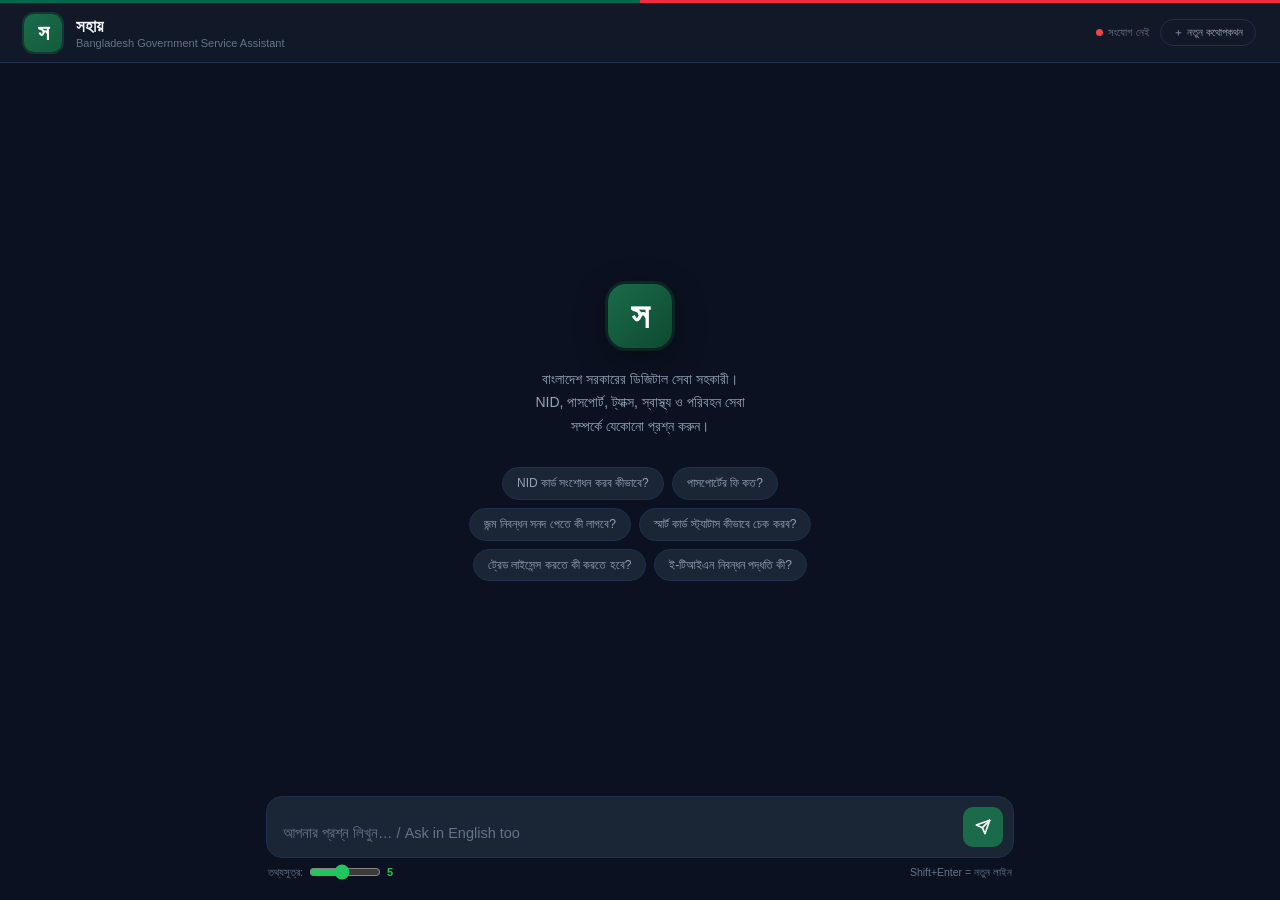
==== frontend/index.html @ 3b507ca9 "updated UI" ====
<!DOCTYPE html>
<html lang="bn">
<head>
  <meta charset="UTF-8" />
  <meta name="viewport" content="width=device-width, initial-scale=1.0" />
  <title>সহায় — নাগরিক সেবা সহকারী</title>
  <style>
    @font-face {
      font-family: 'BCC Purno';
      src: url('/static/bcc-purno-regular.ttf') format('truetype');
      font-weight: 400;
      font-style: normal;
      font-display: swap;
    }
    @font-face {
      font-family: 'BCC Purno';
      src: url('/static/bcc-purno-bold.ttf') format('truetype');
      font-weight: 700;
      font-style: normal;
      font-display: swap;
    }
    @font-face {
      font-family: 'BCC Purno';
      src: url('/static/bcc-purno-italic.ttf') format('truetype');
      font-weight: 400;
      font-style: italic;
      font-display: swap;
    }
  </style>
  
  
  <style>
    :root {
      --bg:        #0b1120;
      --surface:   #111827;
      --surface2:  #1a2535;
      --border:    #1f3050;
      --accent:    #1a6b4a;   /* Bangladesh green */
      --accent2:   #e63946;   /* Bangladesh red */
      --accent-lt: #22c55e;
      --text:      #e2e8f0;
      --muted:     #64748b;
      --muted2:    #94a3b8;
      --user-bg:   #1a6b4a;
      --bot-bg:    #111827;
      --radius:    14px;
    }

    * { box-sizing: border-box; margin: 0; padding: 0; }

    body {
      font-family: 'BCC Purno', system-ui, sans-serif;
      background: var(--bg);
      color: var(--text);
      height: 100vh;
      display: flex;
      flex-direction: column;
      align-items: center;
      overflow: hidden;
    }

    /* ── Header ── */
    header {
      width: 100%;
      background: var(--surface);
      border-bottom: 1px solid var(--border);
      padding: 0 24px;
      height: 60px;
      display: flex;
      align-items: center;
      gap: 14px;
      flex-shrink: 0;
    }

    .logo {
      width: 38px; height: 38px;
      border-radius: 10px;
      background: linear-gradient(135deg, var(--accent), #145c3d);
      display: flex; align-items: center; justify-content: center;
      font-size: 22px;
      font-family: 'BCC Purno', sans-serif;
      font-weight: 600;
      color: #fff;
      flex-shrink: 0;
      box-shadow: 0 0 0 2px #22c55e30;
    }

    .header-text h1 {
      font-family: 'BCC Purno', sans-serif;
      font-size: 17px;
      font-weight: 600;
      color: #f1f5f9;
      letter-spacing: 0.01em;
    }

    .header-text p {
      font-size: 11px;
      color: var(--muted);
      font-family: 'BCC Purno', sans-serif;
    }

    .header-right {
      margin-left: auto;
      display: flex;
      align-items: center;
      gap: 10px;
    }

    #status {
      font-size: 11px;
      color: var(--muted);
      display: flex;
      align-items: center;
      gap: 5px;
    }

    #status-dot {
      width: 7px; height: 7px;
      border-radius: 50%;
      background: var(--muted);
      flex-shrink: 0;
    }

    .new-chat-btn {
      background: transparent;
      border: 1px solid var(--border);
      color: var(--muted2);
      font-size: 11px;
      padding: 5px 12px;
      border-radius: 20px;
      cursor: pointer;
      font-family: 'BCC Purno', sans-serif;
      transition: all 0.2s;
    }
    .new-chat-btn:hover {
      border-color: var(--accent-lt);
      color: var(--accent-lt);
    }

    /* ── Chat area ── */
    #chat-container {
      flex: 1;
      width: 100%;
      max-width: 780px;
      overflow-y: auto;
      padding: 28px 16px 12px;
      display: flex;
      flex-direction: column;
      gap: 20px;
      scroll-behavior: smooth;
    }

    #chat-container::-webkit-scrollbar { width: 4px; }
    #chat-container::-webkit-scrollbar-track { background: transparent; }
    #chat-container::-webkit-scrollbar-thumb { background: var(--border); border-radius: 4px; }

    /* ── Welcome ── */
    .welcome {
      margin: auto;
      text-align: center;
      padding: 40px 24px;
      max-width: 480px;
    }

    .welcome-logo {
      width: 64px; height: 64px;
      border-radius: 18px;
      background: linear-gradient(135deg, var(--accent), #0f4a31);
      display: flex; align-items: center; justify-content: center;
      font-size: 36px;
      font-family: 'BCC Purno', sans-serif;
      font-weight: 600;
      color: #fff;
      margin: 0 auto 20px;
      box-shadow: 0 0 0 3px #22c55e20, 0 8px 32px #00000060;
    }

    .welcome h2 {
      font-family: 'BCC Purno', sans-serif;
      font-size: 26px;
      font-weight: 600;
      color: #f1f5f9;
      margin-bottom: 8px;
    }

    .welcome .tagline {
      font-family: 'BCC Purno', sans-serif;
      font-size: 14px;
      color: var(--muted2);
      line-height: 1.7;
      margin-bottom: 28px;
    }

    .suggestion-chips {
      display: flex;
      flex-wrap: wrap;
      gap: 8px;
      justify-content: center;
    }

    .chip {
      background: var(--surface2);
      border: 1px solid var(--border);
      color: var(--muted2);
      font-size: 12px;
      font-family: 'BCC Purno', sans-serif;
      padding: 7px 14px;
      border-radius: 20px;
      cursor: pointer;
      transition: all 0.2s;
      line-height: 1.4;
    }
    .chip:hover {
      border-color: var(--accent-lt);
      color: var(--accent-lt);
      background: #22c55e0d;
    }

    /* ── Message row ── */
    .msg-row {
      display: flex;
      flex-direction: column;
      gap: 4px;
    }

    .msg-row.user { align-items: flex-end; }
    .msg-row.bot  { align-items: flex-start; }

    .msg-label {
      font-size: 10px;
      color: var(--muted);
      padding: 0 6px;
      font-family: 'BCC Purno', sans-serif;
      text-transform: uppercase;
      letter-spacing: 0.06em;
    }

    .bubble {
      max-width: 80%;
      padding: 13px 17px;
      border-radius: var(--radius);
      font-size: 14.5px;
      line-height: 1.75;
      white-space: pre-wrap;
      word-break: break-word;
      font-family: 'BCC Purno', sans-serif;
    }

    .user-bubble {
      background: var(--user-bg);
      color: #fff;
      border-bottom-right-radius: 4px;
    }

    .bot-bubble {
      background: var(--bot-bg);
      color: var(--text);
      border-bottom-left-radius: 4px;
      border: 1px solid var(--border);
    }

    /* ── Sources ── */
    .sources {
      margin-top: 12px;
      padding-top: 10px;
      border-top: 1px solid var(--border);
      font-size: 11.5px;
      color: var(--muted);
    }

    .sources-label {
      font-size: 10px;
      color: var(--muted);
      text-transform: uppercase;
      letter-spacing: 0.07em;
      margin-bottom: 7px;
      font-family: 'BCC Purno', sans-serif;
    }

    .source-pill {
      display: inline-flex;
      align-items: center;
      gap: 6px;
      background: #0b1120;
      border: 1px solid var(--border);
      border-radius: 20px;
      padding: 3px 10px;
      margin: 3px 4px 0 0;
      font-size: 11px;
      color: var(--muted2);
      font-family: 'BCC Purno', sans-serif;
    }

    .score-badge {
      background: #1a3a2a;
      color: var(--accent-lt);
      padding: 1px 6px;
      border-radius: 10px;
      font-size: 10px;
      font-weight: 600;
    }

    /* ── Typing ── */
    .typing-row { align-items: flex-start; }

    .typing-bubble {
      background: var(--bot-bg);
      border: 1px solid var(--border);
      border-radius: var(--radius);
      border-bottom-left-radius: 4px;
      padding: 14px 18px;
      display: flex;
      gap: 5px;
      align-items: center;
    }

    .typing-bubble span {
      width: 7px; height: 7px;
      background: var(--muted);
      border-radius: 50%;
      animation: bounce 1.3s infinite ease-in-out;
    }
    .typing-bubble span:nth-child(2) { animation-delay: 0.18s; }
    .typing-bubble span:nth-child(3) { animation-delay: 0.36s; }

    @keyframes bounce {
      0%, 80%, 100% { transform: translateY(0); opacity: 0.5; }
      40% { transform: translateY(-5px); opacity: 1; }
    }

    /* ── Input area ── */
    #input-area {
      width: 100%;
      max-width: 780px;
      padding: 10px 16px 20px;
      flex-shrink: 0;
    }

    #input-box {
      display: flex;
      gap: 10px;
      align-items: flex-end;
      background: var(--surface2);
      border: 1px solid var(--border);
      border-radius: 16px;
      padding: 10px 10px 10px 16px;
      transition: border-color 0.2s;
    }

    #input-box:focus-within {
      border-color: var(--accent);
      box-shadow: 0 0 0 3px #1a6b4a18;
    }

    #query-input {
      flex: 1;
      background: transparent;
      border: none;
      color: var(--text);
      font-size: 14.5px;
      font-family: 'BCC Purno', sans-serif;
      resize: none;
      outline: none;
      max-height: 140px;
      line-height: 1.6;
      padding: 2px 0;
    }

    #query-input::placeholder { color: var(--muted); }

    #send-btn {
      background: var(--accent);
      border: none;
      border-radius: 10px;
      color: #fff;
      width: 40px; height: 40px;
      cursor: pointer;
      font-size: 16px;
      display: flex; align-items: center; justify-content: center;
      transition: background 0.2s, transform 0.1s;
      flex-shrink: 0;
    }
    #send-btn:hover  { background: #145c3d; }
    #send-btn:active { transform: scale(0.94); }
    #send-btn:disabled { background: var(--border); cursor: not-allowed; opacity: 0.6; }

    /* ── Controls row ── */
    #controls-row {
      display: flex;
      align-items: center;
      gap: 16px;
      padding: 6px 2px 0;
      font-size: 11px;
      color: var(--muted);
      font-family: 'BCC Purno', sans-serif;
    }

    #controls-row label {
      display: flex;
      align-items: center;
      gap: 6px;
      cursor: pointer;
    }

    #top-k {
      width: 72px;
      accent-color: var(--accent-lt);
    }

    #tk-val {
      color: var(--accent-lt);
      font-weight: 600;
      min-width: 10px;
    }

    .hint {
      margin-left: auto;
      font-size: 10.5px;
      color: var(--muted);
      font-family: 'BCC Purno', sans-serif;
    }

    /* ── BD flag strip ── */
    .flag-strip {
      height: 3px;
      width: 100%;
      background: linear-gradient(to right, #006a4e 50%, #f42a41 50%);
      flex-shrink: 0;
    }
  </style>
</head>
<body>

<!-- Bangladesh flag color strip at the very top -->
<div class="flag-strip"></div>

<header>
  <div class="logo">স</div>
  <div class="header-text">
    <h1>সহায়</h1>
    <p>Bangladesh Government Service Assistant</p>
  </div>
  <div class="header-right">
    <div id="status">
      <div id="status-dot"></div>
      <span id="status-text">সংযোগ হচ্ছে…</span>
    </div>
    <button class="new-chat-btn" onclick="newChat()">＋ নতুন কথোপকথন</button>
  </div>
</header>

<div id="chat-container">
  <div class="welcome" id="welcome-screen">
    <div class="welcome-logo">স</div>
    <p class="tagline">
      বাংলাদেশ সরকারের ডিজিটাল সেবা সহকারী।<br>
      NID, পাসপোর্ট, ট্যাক্স, স্বাস্থ্য ও পরিবহন সেবা<br>
      সম্পর্কে যেকোনো প্রশ্ন করুন।
    </p>
    <div class="suggestion-chips">
      <div class="chip" onclick="useChip(this)">NID কার্ড সংশোধন করব কীভাবে?</div>
      <div class="chip" onclick="useChip(this)">পাসপোর্টের ফি কত?</div>
      <div class="chip" onclick="useChip(this)">জন্ম নিবন্ধন সনদ পেতে কী লাগবে?</div>
      <div class="chip" onclick="useChip(this)">স্মার্ট কার্ড স্ট্যাটাস কীভাবে চেক করব?</div>
      <div class="chip" onclick="useChip(this)">ট্রেড লাইসেন্স করতে কী করতে হবে?</div>
      <div class="chip" onclick="useChip(this)">ই-টিআইএন নিবন্ধন পদ্ধতি কী?</div>
    </div>
  </div>
</div>

<div id="input-area">
  <div id="input-box">
    <textarea id="query-input" rows="1"
      placeholder="আপনার প্রশ্ন লিখুন… / Ask in English too"></textarea>
    <button id="send-btn" onclick="sendQuery()" title="পাঠান">
      <svg width="16" height="16" viewBox="0 0 24 24" fill="none" stroke="currentColor" stroke-width="2.5" stroke-linecap="round" stroke-linejoin="round">
        <line x1="22" y1="2" x2="11" y2="13"></line>
        <polygon points="22 2 15 22 11 13 2 9 22 2"></polygon>
      </svg>
    </button>
  </div>
  <div id="controls-row">
    <label>
      তথ্যসূত্র:
      <input type="range" id="top-k" min="1" max="10" value="5"
             oninput="document.getElementById('tk-val').textContent=this.value" />
      <span id="tk-val">5</span>
    </label>
    <span class="hint">Shift+Enter = নতুন লাইন</span>
  </div>
</div>

<script>
  const chatEl   = document.getElementById("chat-container");
  const inputEl  = document.getElementById("query-input");
  const sendBtn  = document.getElementById("send-btn");
  const statusDot  = document.getElementById("status-dot");
  const statusText = document.getElementById("status-text");

  // ── Health check ──────────────────────────────────────────
  fetch("/health").then(r => r.json()).then(d => {
    statusDot.style.background  = "#22c55e";
    statusText.textContent = `${d.passages_loaded.toLocaleString()} টি তথ্য লোড হয়েছে`;
  }).catch(() => {
    statusDot.style.background  = "#ef4444";
    statusText.textContent = "সংযোগ নেই";
  });

  // ── Auto-resize textarea ──────────────────────────────────
  inputEl.addEventListener("input", () => {
    inputEl.style.height = "auto";
    inputEl.style.height = Math.min(inputEl.scrollHeight, 140) + "px";
  });

  inputEl.addEventListener("keydown", e => {
    if (e.key === "Enter" && !e.shiftKey) {
      e.preventDefault();
      sendQuery();
    }
  });

  // ── Suggestion chips ──────────────────────────────────────
  function useChip(el) {
    inputEl.value = el.textContent;
    inputEl.dispatchEvent(new Event("input"));
    inputEl.focus();
  }

  // ── New chat ──────────────────────────────────────────────
  function newChat() {
    conversationHistory.length = 0;
    chatEl.innerHTML = `
      <div class="welcome" id="welcome-screen">
          <div class="welcome-logo">স</div>
        <p class="tagline">
          বাংলাদেশ সরকারের ডিজিটাল সেবা সহকারী।<br>
          NID, পাসপোর্ট, ট্যাক্স, স্বাস্থ্য ও পরিবহন সেবা<br>
          সম্পর্কে যেকোনো প্রশ্ন করুন।
        </p>
        <div class="suggestion-chips">
          <div class="chip" onclick="useChip(this)">NID কার্ড সংশোধন করব কীভাবে?</div>
          <div class="chip" onclick="useChip(this)">পাসপোর্টের ফি কত?</div>
          <div class="chip" onclick="useChip(this)">জন্ম নিবন্ধন সনদ পেতে কী লাগবে?</div>
          <div class="chip" onclick="useChip(this)">স্মার্ট কার্ড স্ট্যাটাস কীভাবে চেক করব?</div>
          <div class="chip" onclick="useChip(this)">ট্রেড লাইসেন্স করতে কী করতে হবে?</div>
          <div class="chip" onclick="useChip(this)">ই-টিআইএন নিবন্ধন পদ্ধতি কী?</div>
        </div>
      </div>`;
    inputEl.value = "";
    inputEl.style.height = "auto";
    inputEl.focus();
  }

  // ── Helpers ───────────────────────────────────────────────
  function removeWelcome() {
    const w = document.getElementById("welcome-screen");
    if (w) w.remove();
  }

  function appendUserBubble(text) {
    removeWelcome();
    const row = document.createElement("div");
    row.className = "msg-row user";
    row.innerHTML = `
      <div class="msg-label">আপনি</div>
      <div class="bubble user-bubble">${escapeHtml(text)}</div>`;
    chatEl.appendChild(row);
    chatEl.scrollTop = chatEl.scrollHeight;
  }

  function appendTyping() {
    const row = document.createElement("div");
    row.className = "msg-row bot typing-row";
    row.id = "typing-row";
    row.innerHTML = `
      <div class="msg-label">সহায়</div>
      <div class="typing-bubble"><span></span><span></span><span></span></div>`;
    chatEl.appendChild(row);
    chatEl.scrollTop = chatEl.scrollHeight;
    return row;
  }

  function appendBotBubble() {
    const row = document.createElement("div");
    row.className = "msg-row bot";
    row.innerHTML = `
      <div class="msg-label">সহায়</div>
      <div class="bubble bot-bubble"></div>`;
    chatEl.appendChild(row);
    chatEl.scrollTop = chatEl.scrollHeight;
    return row.querySelector(".bot-bubble");
  }

  function appendSources(bubble, passages) {
    if (!passages || !passages.length) return;
    const sec = document.createElement("div");
    sec.className = "sources";
    sec.innerHTML = `<div class="sources-label">তথ্যসূত্র</div>`;
    passages.forEach(p => {
      const pill = document.createElement("span");
      pill.className = "source-pill";
      const topic = p.topic.length > 38 ? p.topic.slice(0, 38) + "…" : p.topic;
      pill.innerHTML = `${escapeHtml(p.category)} › ${escapeHtml(topic)}
        <span class="score-badge">${(p.score * 100).toFixed(1)}%</span>`;
      sec.appendChild(pill);
    });
    bubble.appendChild(sec);
  }

  function escapeHtml(str) {
    return str.replace(/&/g,"&amp;").replace(/</g,"&lt;").replace(/>/g,"&gt;");
  }

  // ── Conversation history ──────────────────────────────────
  const conversationHistory = [];

  // ── Main send ─────────────────────────────────────────────
  async function sendQuery() {
    const query = inputEl.value.trim();
    if (!query) return;

    inputEl.value = "";
    inputEl.style.height = "auto";
    sendBtn.disabled = true;

    appendUserBubble(query);
    const typingRow = appendTyping();

    const topK = parseInt(document.getElementById("top-k").value);

    try {
      const streamResp = await fetch("/query/stream", {
        method: "POST",
        headers: { "Content-Type": "application/json" },
        body: JSON.stringify({ query, top_k: topK, history: conversationHistory }),
      });

      typingRow.remove();

      const botBubble  = appendBotBubble();
      const reader     = streamResp.body.getReader();
      const decoder    = new TextDecoder();
      const SEP        = "\n---END_PASSAGES---\n";
      let fullText     = "";
      let passages     = null;
      let headerBuf    = "";
      let headerDone   = false;

      while (true) {
        const { done, value } = await reader.read();
        if (done) break;
        const chunk = decoder.decode(value, { stream: true });

        if (!headerDone) {
          headerBuf += chunk;
          const sepIdx = headerBuf.indexOf(SEP);
          if (sepIdx !== -1) {
            passages = JSON.parse(headerBuf.slice(0, sepIdx));
            const rest = headerBuf.slice(sepIdx + SEP.length);
            if (rest) { fullText += rest; botBubble.textContent = fullText; }
            headerDone = true;
          }
        } else {
          fullText += chunk;
          botBubble.textContent = fullText;
          chatEl.scrollTop = chatEl.scrollHeight;
        }
      }

      conversationHistory.push({ role: "user",      content: query    });
      conversationHistory.push({ role: "assistant", content: fullText });

      if (passages) appendSources(botBubble, passages);

    } catch (err) {
      typingRow.remove();
      const row = document.createElement("div");
      row.className = "msg-row bot";
      row.innerHTML = `<div class="msg-label">সহায়</div>
        <div class="bubble bot-bubble">⚠️ ${escapeHtml(err.message)}</div>`;
      chatEl.appendChild(row);
    }

    sendBtn.disabled = false;
    inputEl.focus();
  }
</script>
</body>
</html>
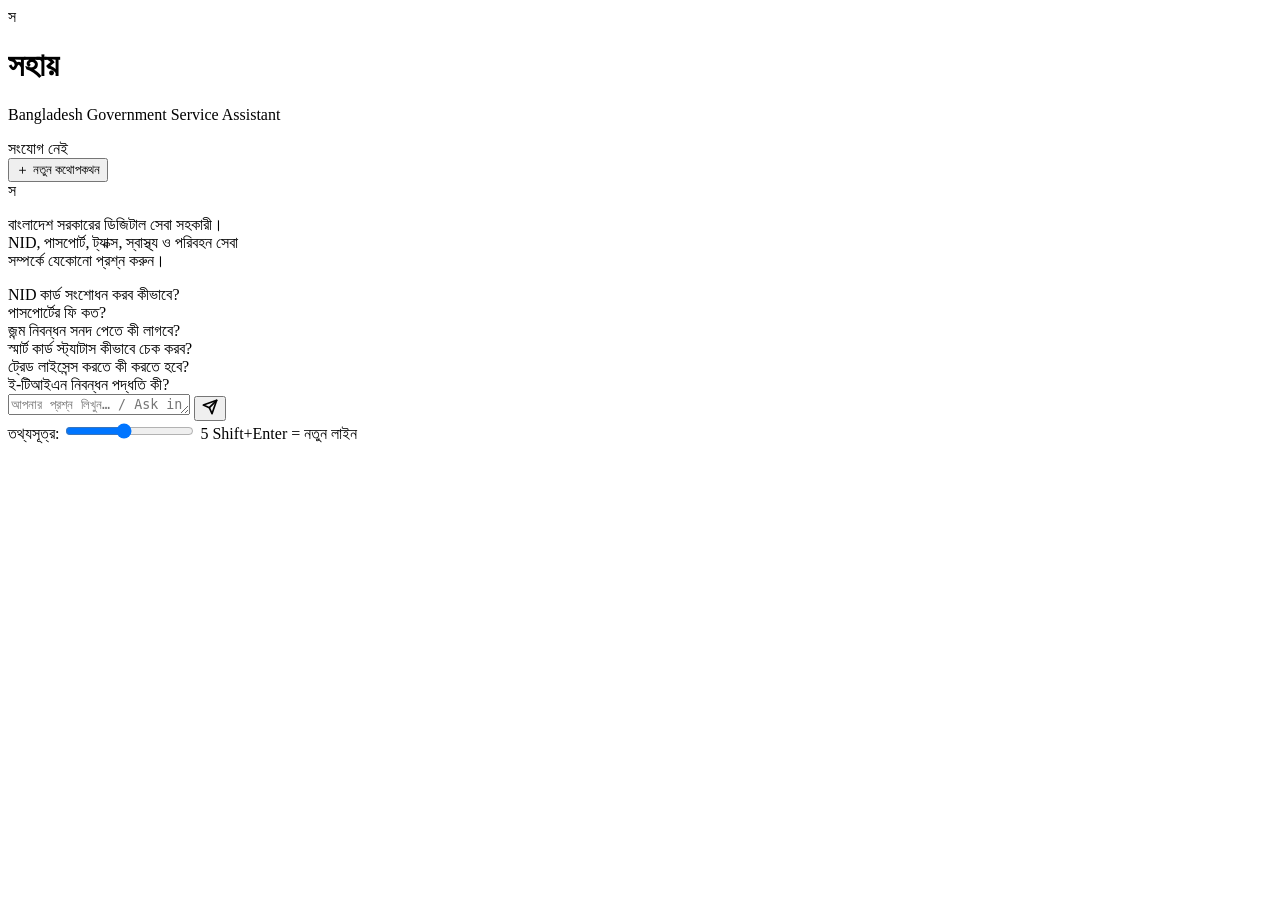
==== commit 7a8232c9: "updated version-1" ====
--- a/frontend/index.html
+++ b/frontend/index.html
@@ -4,430 +4,7 @@
   <meta charset="UTF-8" />
   <meta name="viewport" content="width=device-width, initial-scale=1.0" />
   <title>সহায় — নাগরিক সেবা সহকারী</title>
-  <style>
-    @font-face {
-      font-family: 'BCC Purno';
-      src: url('/static/bcc-purno-regular.ttf') format('truetype');
-      font-weight: 400;
-      font-style: normal;
-      font-display: swap;
-    }
-    @font-face {
-      font-family: 'BCC Purno';
-      src: url('/static/bcc-purno-bold.ttf') format('truetype');
-      font-weight: 700;
-      font-style: normal;
-      font-display: swap;
-    }
-    @font-face {
-      font-family: 'BCC Purno';
-      src: url('/static/bcc-purno-italic.ttf') format('truetype');
-      font-weight: 400;
-      font-style: italic;
-      font-display: swap;
-    }
-  </style>
-  
-  
-  <style>
-    :root {
-      --bg:        #0b1120;
-      --surface:   #111827;
-      --surface2:  #1a2535;
-      --border:    #1f3050;
-      --accent:    #1a6b4a;   /* Bangladesh green */
-      --accent2:   #e63946;   /* Bangladesh red */
-      --accent-lt: #22c55e;
-      --text:      #e2e8f0;
-      --muted:     #64748b;
-      --muted2:    #94a3b8;
-      --user-bg:   #1a6b4a;
-      --bot-bg:    #111827;
-      --radius:    14px;
-    }
-
-    * { box-sizing: border-box; margin: 0; padding: 0; }
-
-    body {
-      font-family: 'BCC Purno', system-ui, sans-serif;
-      background: var(--bg);
-      color: var(--text);
-      height: 100vh;
-      display: flex;
-      flex-direction: column;
-      align-items: center;
-      overflow: hidden;
-    }
-
-    /* ── Header ── */
-    header {
-      width: 100%;
-      background: var(--surface);
-      border-bottom: 1px solid var(--border);
-      padding: 0 24px;
-      height: 60px;
-      display: flex;
-      align-items: center;
-      gap: 14px;
-      flex-shrink: 0;
-    }
-
-    .logo {
-      width: 38px; height: 38px;
-      border-radius: 10px;
-      background: linear-gradient(135deg, var(--accent), #145c3d);
-      display: flex; align-items: center; justify-content: center;
-      font-size: 22px;
-      font-family: 'BCC Purno', sans-serif;
-      font-weight: 600;
-      color: #fff;
-      flex-shrink: 0;
-      box-shadow: 0 0 0 2px #22c55e30;
-    }
-
-    .header-text h1 {
-      font-family: 'BCC Purno', sans-serif;
-      font-size: 17px;
-      font-weight: 600;
-      color: #f1f5f9;
-      letter-spacing: 0.01em;
-    }
-
-    .header-text p {
-      font-size: 11px;
-      color: var(--muted);
-      font-family: 'BCC Purno', sans-serif;
-    }
-
-    .header-right {
-      margin-left: auto;
-      display: flex;
-      align-items: center;
-      gap: 10px;
-    }
-
-    #status {
-      font-size: 11px;
-      color: var(--muted);
-      display: flex;
-      align-items: center;
-      gap: 5px;
-    }
-
-    #status-dot {
-      width: 7px; height: 7px;
-      border-radius: 50%;
-      background: var(--muted);
-      flex-shrink: 0;
-    }
-
-    .new-chat-btn {
-      background: transparent;
-      border: 1px solid var(--border);
-      color: var(--muted2);
-      font-size: 11px;
-      padding: 5px 12px;
-      border-radius: 20px;
-      cursor: pointer;
-      font-family: 'BCC Purno', sans-serif;
-      transition: all 0.2s;
-    }
-    .new-chat-btn:hover {
-      border-color: var(--accent-lt);
-      color: var(--accent-lt);
-    }
-
-    /* ── Chat area ── */
-    #chat-container {
-      flex: 1;
-      width: 100%;
-      max-width: 780px;
-      overflow-y: auto;
-      padding: 28px 16px 12px;
-      display: flex;
-      flex-direction: column;
-      gap: 20px;
-      scroll-behavior: smooth;
-    }
-
-    #chat-container::-webkit-scrollbar { width: 4px; }
-    #chat-container::-webkit-scrollbar-track { background: transparent; }
-    #chat-container::-webkit-scrollbar-thumb { background: var(--border); border-radius: 4px; }
-
-    /* ── Welcome ── */
-    .welcome {
-      margin: auto;
-      text-align: center;
-      padding: 40px 24px;
-      max-width: 480px;
-    }
-
-    .welcome-logo {
-      width: 64px; height: 64px;
-      border-radius: 18px;
-      background: linear-gradient(135deg, var(--accent), #0f4a31);
-      display: flex; align-items: center; justify-content: center;
-      font-size: 36px;
-      font-family: 'BCC Purno', sans-serif;
-      font-weight: 600;
-      color: #fff;
-      margin: 0 auto 20px;
-      box-shadow: 0 0 0 3px #22c55e20, 0 8px 32px #00000060;
-    }
-
-    .welcome h2 {
-      font-family: 'BCC Purno', sans-serif;
-      font-size: 26px;
-      font-weight: 600;
-      color: #f1f5f9;
-      margin-bottom: 8px;
-    }
-
-    .welcome .tagline {
-      font-family: 'BCC Purno', sans-serif;
-      font-size: 14px;
-      color: var(--muted2);
-      line-height: 1.7;
-      margin-bottom: 28px;
-    }
-
-    .suggestion-chips {
-      display: flex;
-      flex-wrap: wrap;
-      gap: 8px;
-      justify-content: center;
-    }
-
-    .chip {
-      background: var(--surface2);
-      border: 1px solid var(--border);
-      color: var(--muted2);
-      font-size: 12px;
-      font-family: 'BCC Purno', sans-serif;
-      padding: 7px 14px;
-      border-radius: 20px;
-      cursor: pointer;
-      transition: all 0.2s;
-      line-height: 1.4;
-    }
-    .chip:hover {
-      border-color: var(--accent-lt);
-      color: var(--accent-lt);
-      background: #22c55e0d;
-    }
-
-    /* ── Message row ── */
-    .msg-row {
-      display: flex;
-      flex-direction: column;
-      gap: 4px;
-    }
-
-    .msg-row.user { align-items: flex-end; }
-    .msg-row.bot  { align-items: flex-start; }
-
-    .msg-label {
-      font-size: 10px;
-      color: var(--muted);
-      padding: 0 6px;
-      font-family: 'BCC Purno', sans-serif;
-      text-transform: uppercase;
-      letter-spacing: 0.06em;
-    }
-
-    .bubble {
-      max-width: 80%;
-      padding: 13px 17px;
-      border-radius: var(--radius);
-      font-size: 14.5px;
-      line-height: 1.75;
-      white-space: pre-wrap;
-      word-break: break-word;
-      font-family: 'BCC Purno', sans-serif;
-    }
-
-    .user-bubble {
-      background: var(--user-bg);
-      color: #fff;
-      border-bottom-right-radius: 4px;
-    }
-
-    .bot-bubble {
-      background: var(--bot-bg);
-      color: var(--text);
-      border-bottom-left-radius: 4px;
-      border: 1px solid var(--border);
-    }
-
-    /* ── Sources ── */
-    .sources {
-      margin-top: 12px;
-      padding-top: 10px;
-      border-top: 1px solid var(--border);
-      font-size: 11.5px;
-      color: var(--muted);
-    }
-
-    .sources-label {
-      font-size: 10px;
-      color: var(--muted);
-      text-transform: uppercase;
-      letter-spacing: 0.07em;
-      margin-bottom: 7px;
-      font-family: 'BCC Purno', sans-serif;
-    }
-
-    .source-pill {
-      display: inline-flex;
-      align-items: center;
-      gap: 6px;
-      background: #0b1120;
-      border: 1px solid var(--border);
-      border-radius: 20px;
-      padding: 3px 10px;
-      margin: 3px 4px 0 0;
-      font-size: 11px;
-      color: var(--muted2);
-      font-family: 'BCC Purno', sans-serif;
-    }
-
-    .score-badge {
-      background: #1a3a2a;
-      color: var(--accent-lt);
-      padding: 1px 6px;
-      border-radius: 10px;
-      font-size: 10px;
-      font-weight: 600;
-    }
-
-    /* ── Typing ── */
-    .typing-row { align-items: flex-start; }
-
-    .typing-bubble {
-      background: var(--bot-bg);
-      border: 1px solid var(--border);
-      border-radius: var(--radius);
-      border-bottom-left-radius: 4px;
-      padding: 14px 18px;
-      display: flex;
-      gap: 5px;
-      align-items: center;
-    }
-
-    .typing-bubble span {
-      width: 7px; height: 7px;
-      background: var(--muted);
-      border-radius: 50%;
-      animation: bounce 1.3s infinite ease-in-out;
-    }
-    .typing-bubble span:nth-child(2) { animation-delay: 0.18s; }
-    .typing-bubble span:nth-child(3) { animation-delay: 0.36s; }
-
-    @keyframes bounce {
-      0%, 80%, 100% { transform: translateY(0); opacity: 0.5; }
-      40% { transform: translateY(-5px); opacity: 1; }
-    }
-
-    /* ── Input area ── */
-    #input-area {
-      width: 100%;
-      max-width: 780px;
-      padding: 10px 16px 20px;
-      flex-shrink: 0;
-    }
-
-    #input-box {
-      display: flex;
-      gap: 10px;
-      align-items: flex-end;
-      background: var(--surface2);
-      border: 1px solid var(--border);
-      border-radius: 16px;
-      padding: 10px 10px 10px 16px;
-      transition: border-color 0.2s;
-    }
-
-    #input-box:focus-within {
-      border-color: var(--accent);
-      box-shadow: 0 0 0 3px #1a6b4a18;
-    }
-
-    #query-input {
-      flex: 1;
-      background: transparent;
-      border: none;
-      color: var(--text);
-      font-size: 14.5px;
-      font-family: 'BCC Purno', sans-serif;
-      resize: none;
-      outline: none;
-      max-height: 140px;
-      line-height: 1.6;
-      padding: 2px 0;
-    }
-
-    #query-input::placeholder { color: var(--muted); }
-
-    #send-btn {
-      background: var(--accent);
-      border: none;
-      border-radius: 10px;
-      color: #fff;
-      width: 40px; height: 40px;
-      cursor: pointer;
-      font-size: 16px;
-      display: flex; align-items: center; justify-content: center;
-      transition: background 0.2s, transform 0.1s;
-      flex-shrink: 0;
-    }
-    #send-btn:hover  { background: #145c3d; }
-    #send-btn:active { transform: scale(0.94); }
-    #send-btn:disabled { background: var(--border); cursor: not-allowed; opacity: 0.6; }
-
-    /* ── Controls row ── */
-    #controls-row {
-      display: flex;
-      align-items: center;
-      gap: 16px;
-      padding: 6px 2px 0;
-      font-size: 11px;
-      color: var(--muted);
-      font-family: 'BCC Purno', sans-serif;
-    }
-
-    #controls-row label {
-      display: flex;
-      align-items: center;
-      gap: 6px;
-      cursor: pointer;
-    }
-
-    #top-k {
-      width: 72px;
-      accent-color: var(--accent-lt);
-    }
-
-    #tk-val {
-      color: var(--accent-lt);
-      font-weight: 600;
-      min-width: 10px;
-    }
-
-    .hint {
-      margin-left: auto;
-      font-size: 10.5px;
-      color: var(--muted);
-      font-family: 'BCC Purno', sans-serif;
-    }
-
-    /* ── BD flag strip ── */
-    .flag-strip {
-      height: 3px;
-      width: 100%;
-      background: linear-gradient(to right, #006a4e 50%, #f42a41 50%);
-      flex-shrink: 0;
-    }
-  </style>
+  <link rel="stylesheet" href="/static/style.css" />
 </head>
 <body>
 
@@ -585,10 +162,35 @@
     row.className = "msg-row bot";
     row.innerHTML = `
       <div class="msg-label">সহায়</div>
-      <div class="bubble bot-bubble"></div>`;
+      <div class="bubble bot-bubble"></div>
+      <div class="msg-actions">
+        <button class="copy-btn" onclick="copyBubble(this)" title="কপি করুন">
+          <svg width="13" height="13" viewBox="0 0 24 24" fill="none" stroke="currentColor" stroke-width="2" stroke-linecap="round" stroke-linejoin="round">
+            <rect x="9" y="9" width="13" height="13" rx="2" ry="2"></rect>
+            <path d="M5 15H4a2 2 0 0 1-2-2V4a2 2 0 0 1 2-2h9a2 2 0 0 1 2 2v1"></path>
+          </svg>
+        </button>
+      </div>`;
     chatEl.appendChild(row);
     chatEl.scrollTop = chatEl.scrollHeight;
     return row.querySelector(".bot-bubble");
+  }
+
+  function copyBubble(btn) {
+    const bubble = btn.closest(".msg-row").querySelector(".bot-bubble");
+    const clone = bubble.cloneNode(true);
+    const sources = clone.querySelector(".sources");
+    if (sources) sources.remove();
+    const text = clone.textContent.trim();
+    navigator.clipboard.writeText(text).then(() => {
+      const icon = btn.querySelector("svg");
+      icon.innerHTML = `<polyline points="20 6 9 17 4 12"></polyline>`;
+      btn.classList.add("copied");
+      setTimeout(() => {
+        icon.innerHTML = `<rect x="9" y="9" width="13" height="13" rx="2" ry="2"></rect><path d="M5 15H4a2 2 0 0 1-2-2V4a2 2 0 0 1 2-2h9a2 2 0 0 1 2 2v1"></path>`;
+        btn.classList.remove("copied");
+      }, 2000);
+    });
   }
 
   function appendSources(bubble, passages) {
